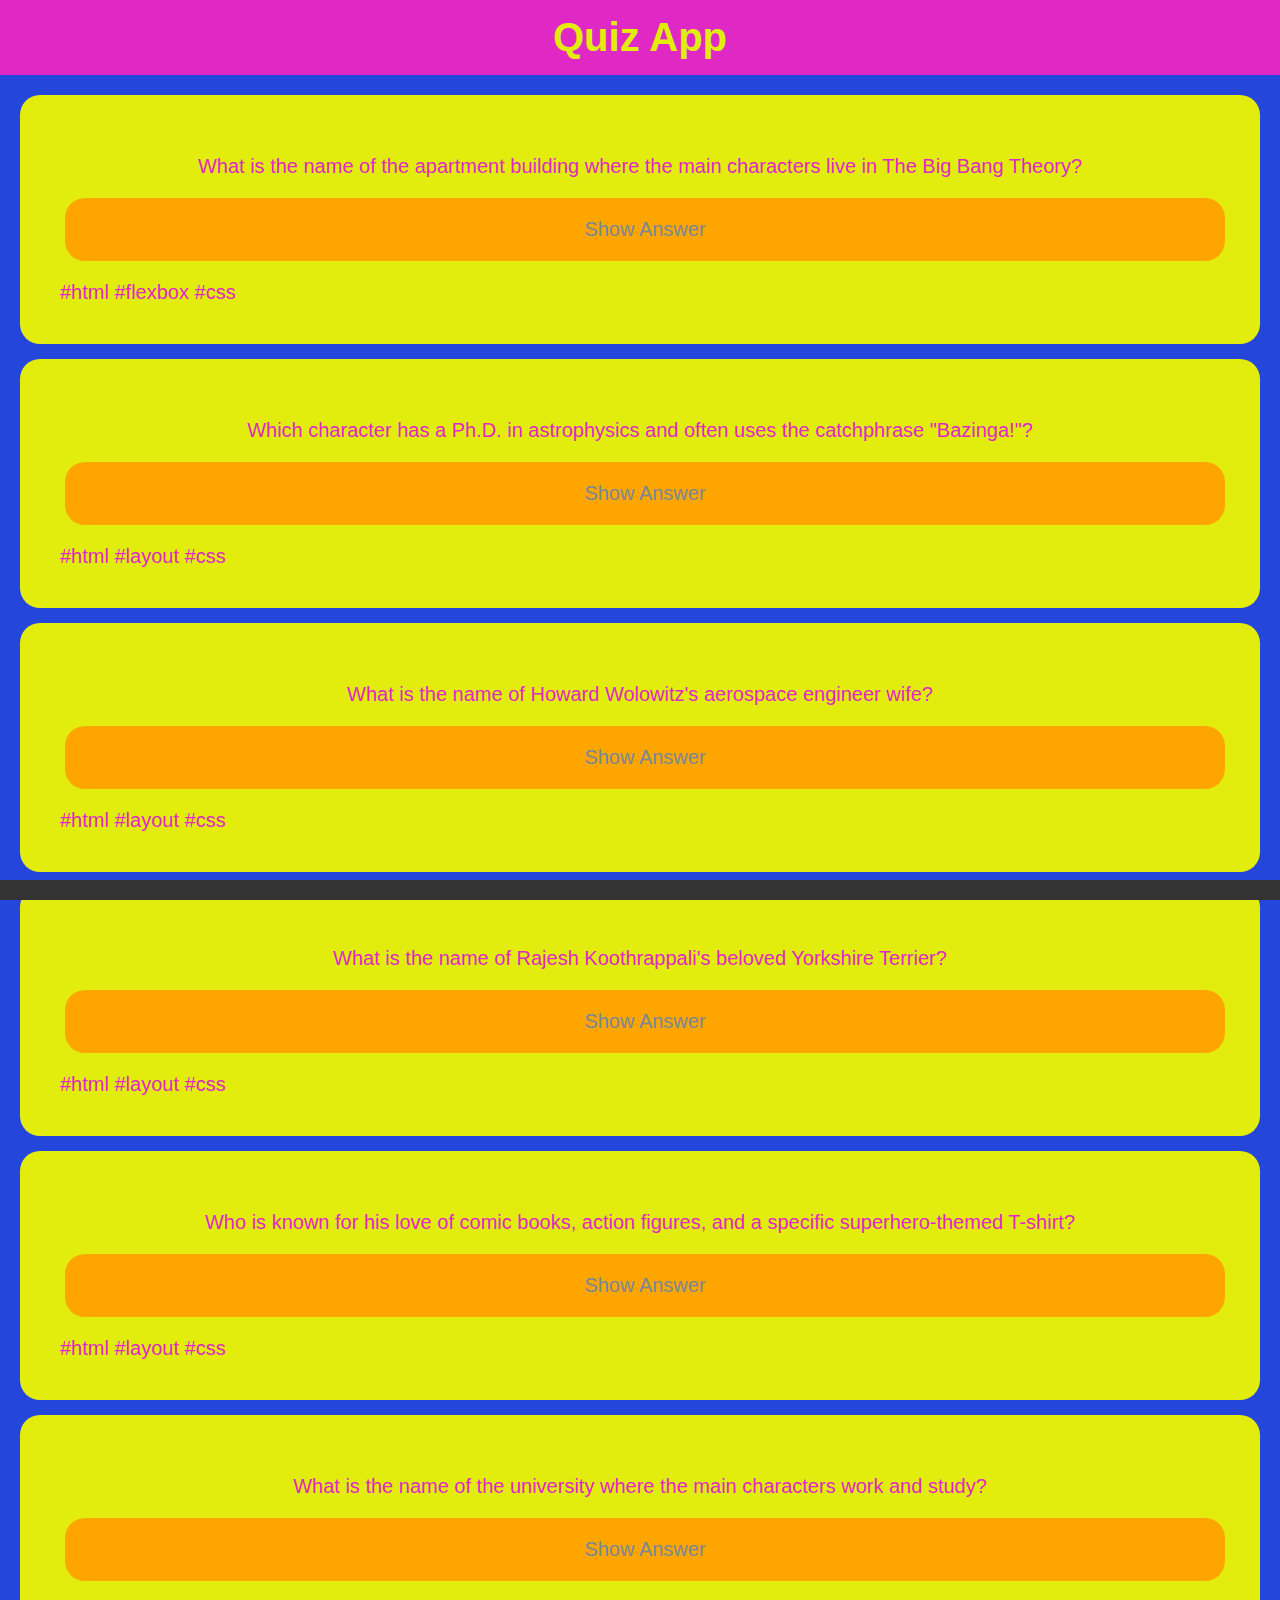
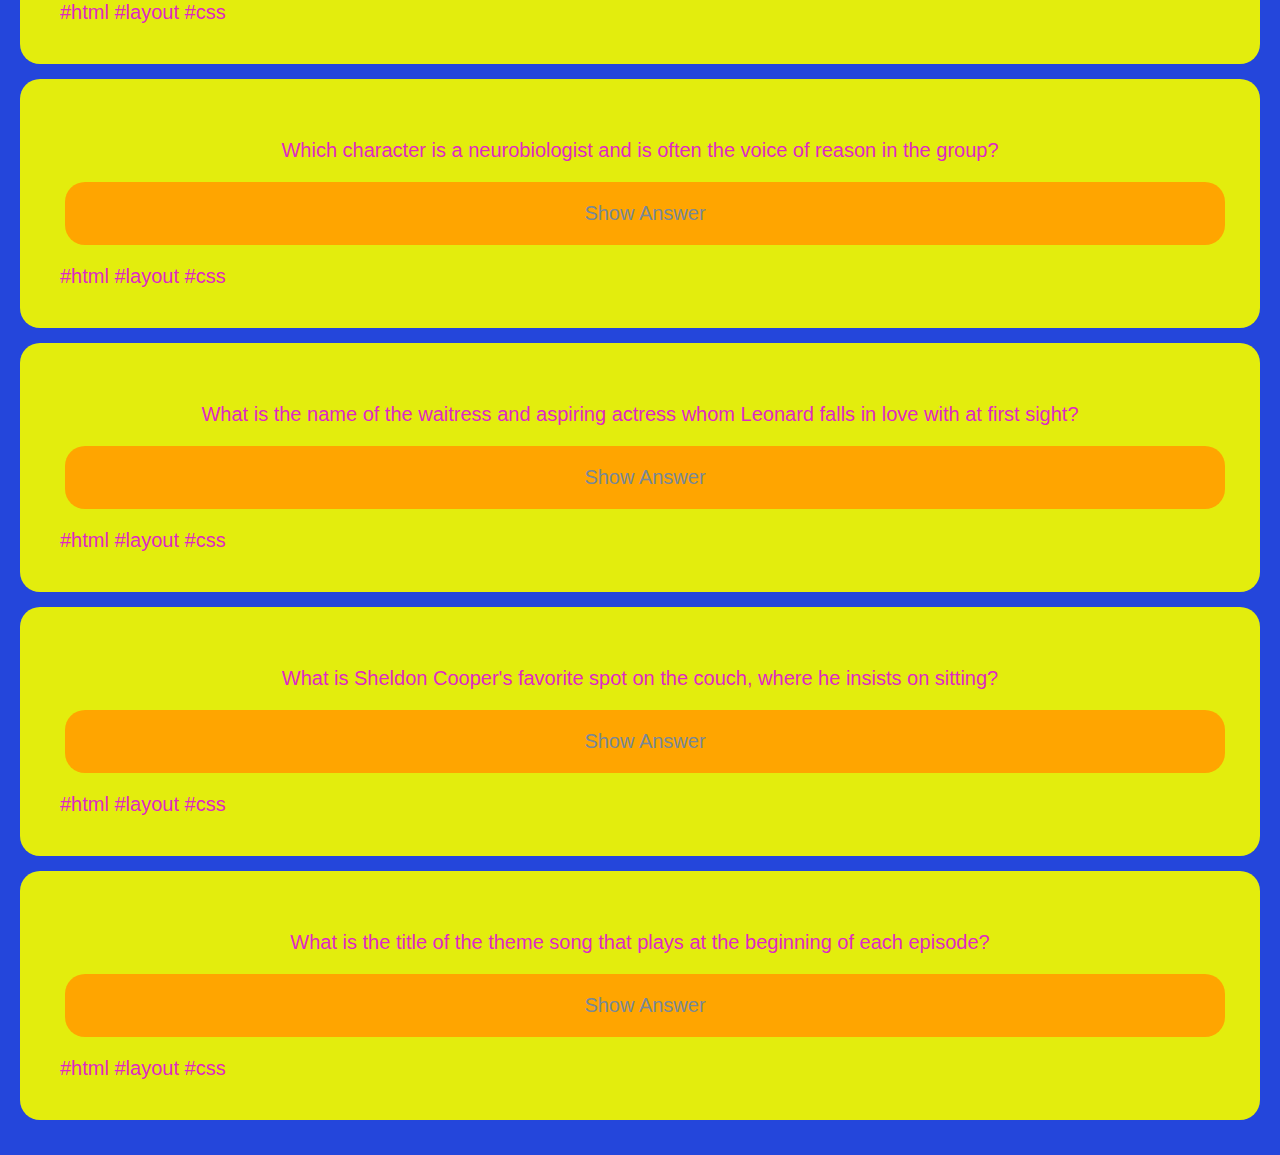
==== index.html @ 43d37949 "added question-cards,questions, buttons, tags, and hover" ====
<!DOCTYPE html>
<html lang="en">
  <head>
    <meta charset="UTF-8" />
    <meta name="viewport" content="width=device-width, initial-scale=1.0" />
    <title>Quiz App</title>
    <link rel="stylesheet" href="styles.css" />
  </head>
  <body>
    <header>
      <h1>Quiz App</h1>
    </header>
    <main>
      <!-- Question Cards will go here -->
      <div class="question-card">
        <p>
          What is the name of the apartment building where the main characters
          live in The Big Bang Theory?
        </p>
        <button class="answer-button">Show Answer</button>
        <div class="answer">The Pasadena Cheesecake Factory Apartments</div>
        <div class="tags">
          <span>#html</span>
          <span>#flexbox</span>
          <span>#css</span>
        </div>
      </div>

      <div class="question-card">
        <p>
          Which character has a Ph.D. in astrophysics and often uses the
          catchphrase "Bazinga!"?
        </p>
        <button class="answer-button">Show Answer</button>
        <div class="answer">Sheldon Cooper</div>
        <div class="tags">
          <span>#html</span>
          <span>#layout</span>
          <span>#css</span>
        </div>
      </div>

<div class="question-card">
    <p>
        What is the name of Howard Wolowitz's aerospace engineer wife?
    </p>
    <button class="answer-button">Show Answer</button>
    <div class="answer">Bernadette Rostenkowski</div>
    <div class="tags"
    <span>#html</span>
    <span>#layout</span>
    <span>#css</span>
</div>
</div>
     
<div class="question-card">
    <p>
        What is the name of Rajesh Koothrappali's beloved Yorkshire Terrier?
    </p>
    <button class="answer-button">Show Answer</button>
    <div class="answer">Cinnamon</div>
    <div class="tags"
    <span>#html</span>
    <span>#layout</span>
    <span>#css</span>
</div>
</div>

<div class="question-card">
    <p>
        Who is known for his love of comic books, action figures, and a specific superhero-themed T-shirt?
    </p>
    <button class="answer-button">Show Answer</button>
    <div class="answer">Howard Wolowitz</div>
    <div class="tags"
    <span>#html</span>
    <span>#layout</span>
    <span>#css</span>
</div>
</div>

<div class="question-card">
    <p>
        What is the name of the university where the main characters work and study?
    </p>
    <button class="answer-button">Show Answer</button>
    <div class="answer">Caltech (California Institute of Technology)</div>
    <div class="tags"
    <span>#html</span>
    <span>#layout</span>
    <span>#css</span>
</div>
</div>

<div class="question-card">
    <p>
        Which character is a neurobiologist and is often the voice of reason in the group?
    </p>
    <button class="answer-button">Show Answer</button>
    <div class="answer"> Amy Farrah Fowler</div>
    <div class="tags"
    <span>#html</span>
    <span>#layout</span>
    <span>#css</span>
</div>
</div>

<div class="question-card">
    <p>
        What is the name of the waitress and aspiring actress whom Leonard falls in love with at first sight?
    </p>
    <button class="answer-button">Show Answer</button>
    <div class="answer">Penny</div>
    <div class="tags"
    <span>#html</span>
    <span>#layout</span>
    <span>#css</span>
</div>
</div>

<div class="question-card">
    <p>
        What is Sheldon Cooper's favorite spot on the couch, where he insists on sitting?
    </p>
    <button class="answer-button">Show Answer</button>
    <div class="answer">His "spot"</div>
    <div class="tags"
    <span>#html</span>
    <span>#layout</span>
    <span>#css</span>
</div>
</div>

<div class="question-card">
    <p>
        What is the title of the theme song that plays at the beginning of each episode?
    </p>
    <button class="answer-button">Show Answer</button>
    <div class="answer">"The History of Everything" by Barenaked Ladies</div>
    <div class="tags"
    <span>#html</span>
    <span>#layout</span>
    <span>#css</span>
</div>
</div>
     
    </main>
    <footer>
      <!-- Navbar will go here -->
    </footer>
  </body>
</html>
---- styles.css ----
body {
  font-family: "Franklin Gothic Medium", "Arial Narrow", Arial, sans-serif;
  background-color: #2446db;
  color: #df28c4;
  margin: 0;
  padding: 0;
  font-size: 20px;
}

header {
  background-color: #df28c4;
  color: #e3ed0d;
  padding: 15px 0;
  text-align: center;
}

h1 {
  margin: 0;
}

main {
  padding: 20px;
}

section {
  margin-bottom: 20px;
}

footer {
  background-color: #333;
  color: #fff;
  text-align: center;
  padding: 10px 0;
  position: fixed;
  bottom: 0;
  width: 100%;
}

.question-card {
  background-color: #e3ed0d;
  border: 1px;
  border-radius: 20px;
  padding: 40px;
  margin-bottom: 20px;
  text-align: center;
}

.question-card {
  font-size: 20px;
  margin-bottom: 15px;
}

.answer-button {
  display: block;
  margin: 5px;
  padding: 20px;
  background-color: orange;
  color: lightslategray;
  border: none;
  width: 100%;
  border-radius: 20px;
  font-size: 20px;
}

.tags {
  margin-top: 20px;
  text-align: left;
}

.answer {
  display: none; /* answer is hidden */
  margin-top: 20px; /* answer has more distance to button */
}

.answer-button:hover + .answer {
  display: block; /* Antwort wird sichtbar, wenn die Karte (oder ein Button in der Karte) "gehovered" wird */
}
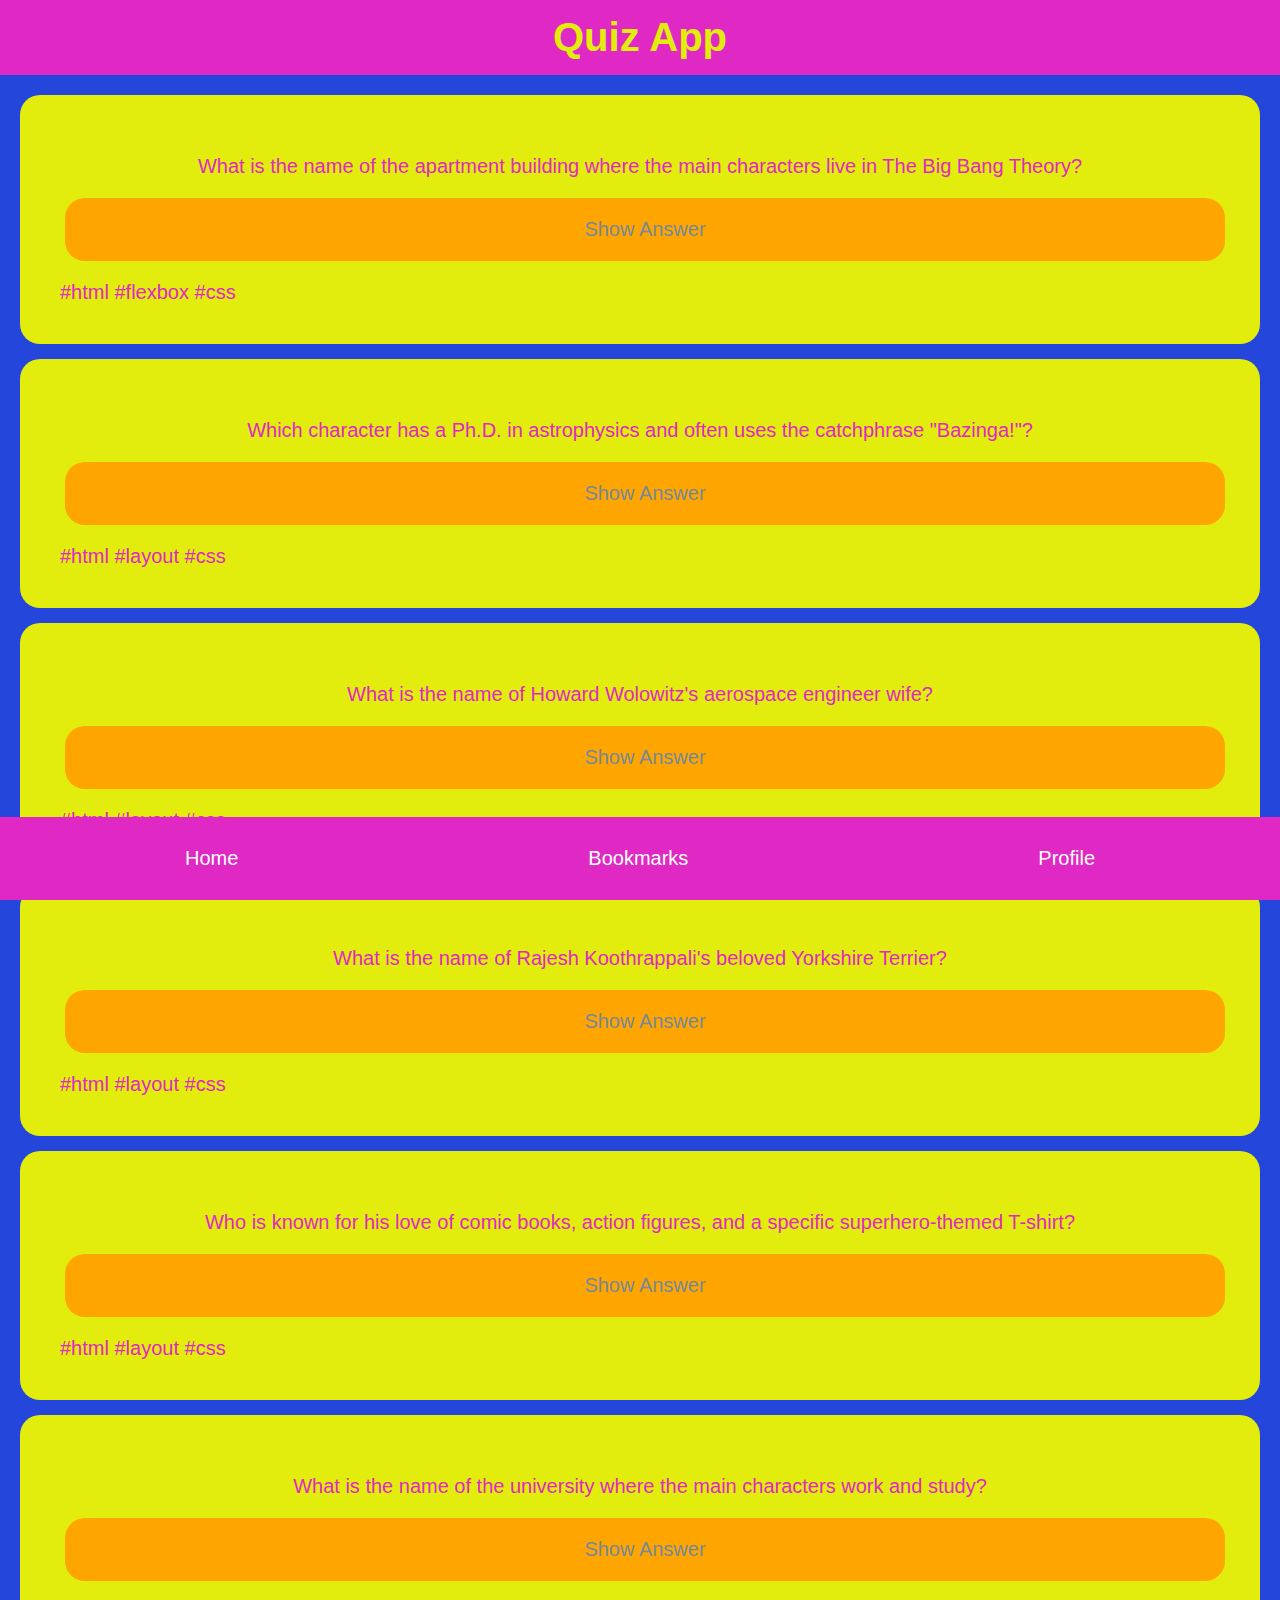
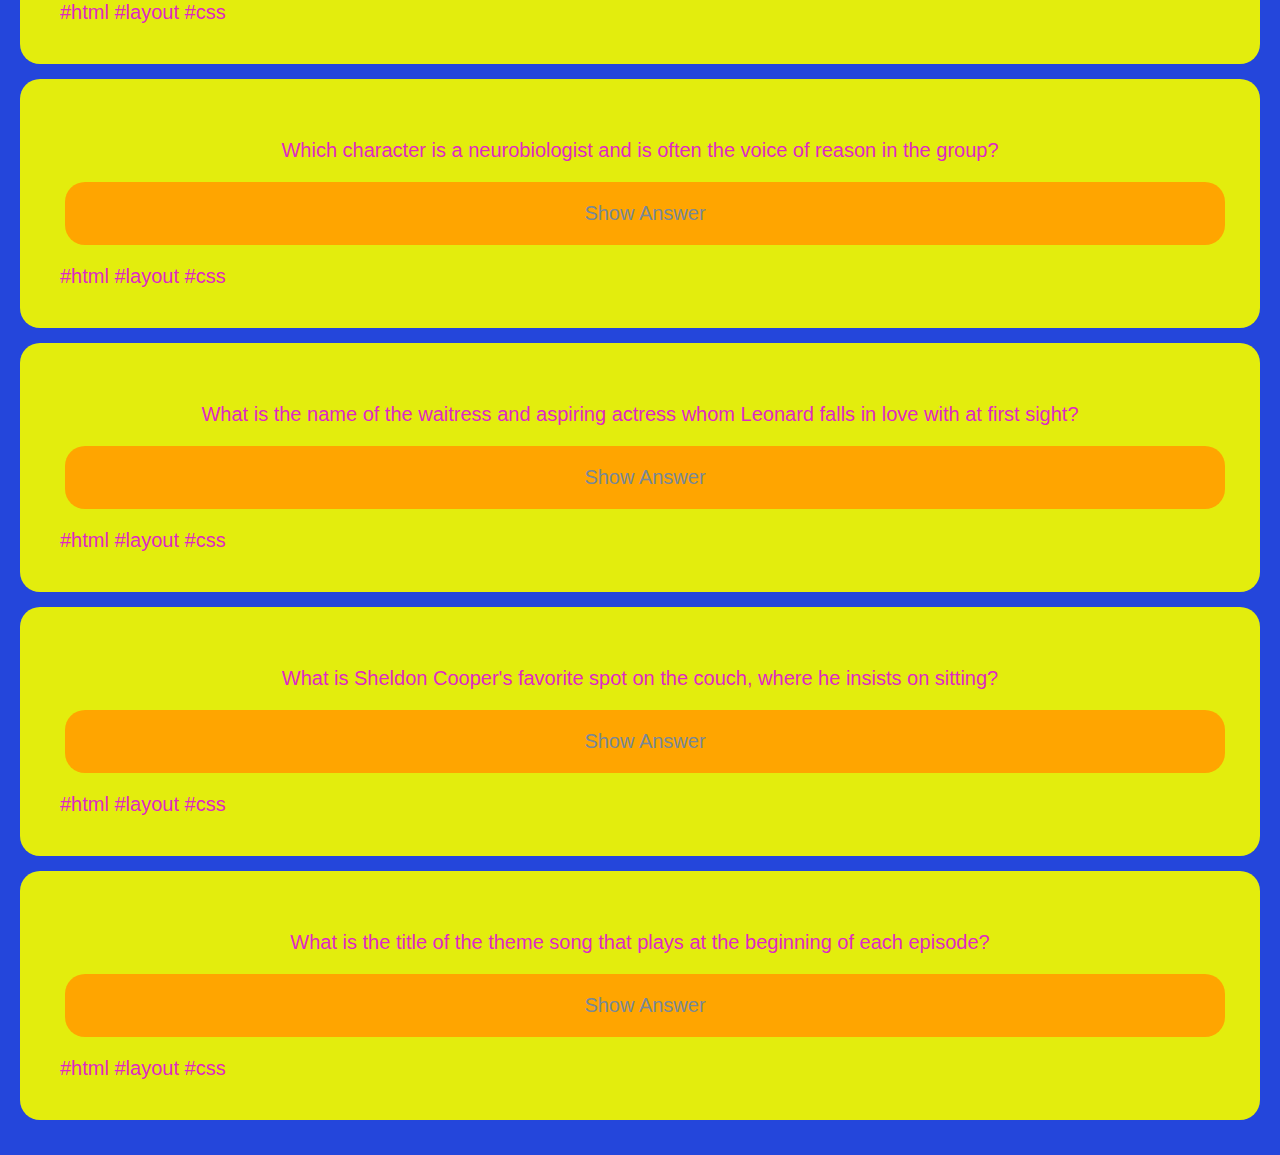
==== commit d076c810: "added nav-bar" ====
--- a/index.html
+++ b/index.html
@@ -146,6 +146,11 @@
      
     </main>
     <footer>
+      <nav class="footer-nav">
+        <a href="home" class="nav-item">Home</a>
+        <a href="bookmarks" class="nav-item">Bookmarks</a>
+        <a href="profile" class="nav-item">Profile</a>
+      </nav>
       <!-- Navbar will go here -->
     </footer>
   </body>
--- a/styles.css
+++ b/styles.css
@@ -27,7 +27,7 @@
 }
 
 footer {
-  background-color: #333;
+  background-color: #df28c4;
   color: #fff;
   text-align: center;
   padding: 10px 0;
@@ -73,5 +73,23 @@
 }
 
 .answer-button:hover + .answer {
-  display: block; /* Antwort wird sichtbar, wenn die Karte (oder ein Button in der Karte) "gehovered" wird */
+  display: block; /* Answer visible when hovering above button */
 }
+
+.footer-nav {
+  display: flex;
+  justify-content: space-around;
+  padding: 10px;
+  background-color: #df28c4;
+}
+
+.footer-nav .nav-item {
+  color: white;
+  text-decoration: none; /* takes away the underlining of the links */
+  margin: 10px; /* distance between links */
+  font-size: 20px;
+}
+
+.footer-nav .nav-item:hover {
+  color: #e3ed0d; /* Changes color when hovering over link */
+}
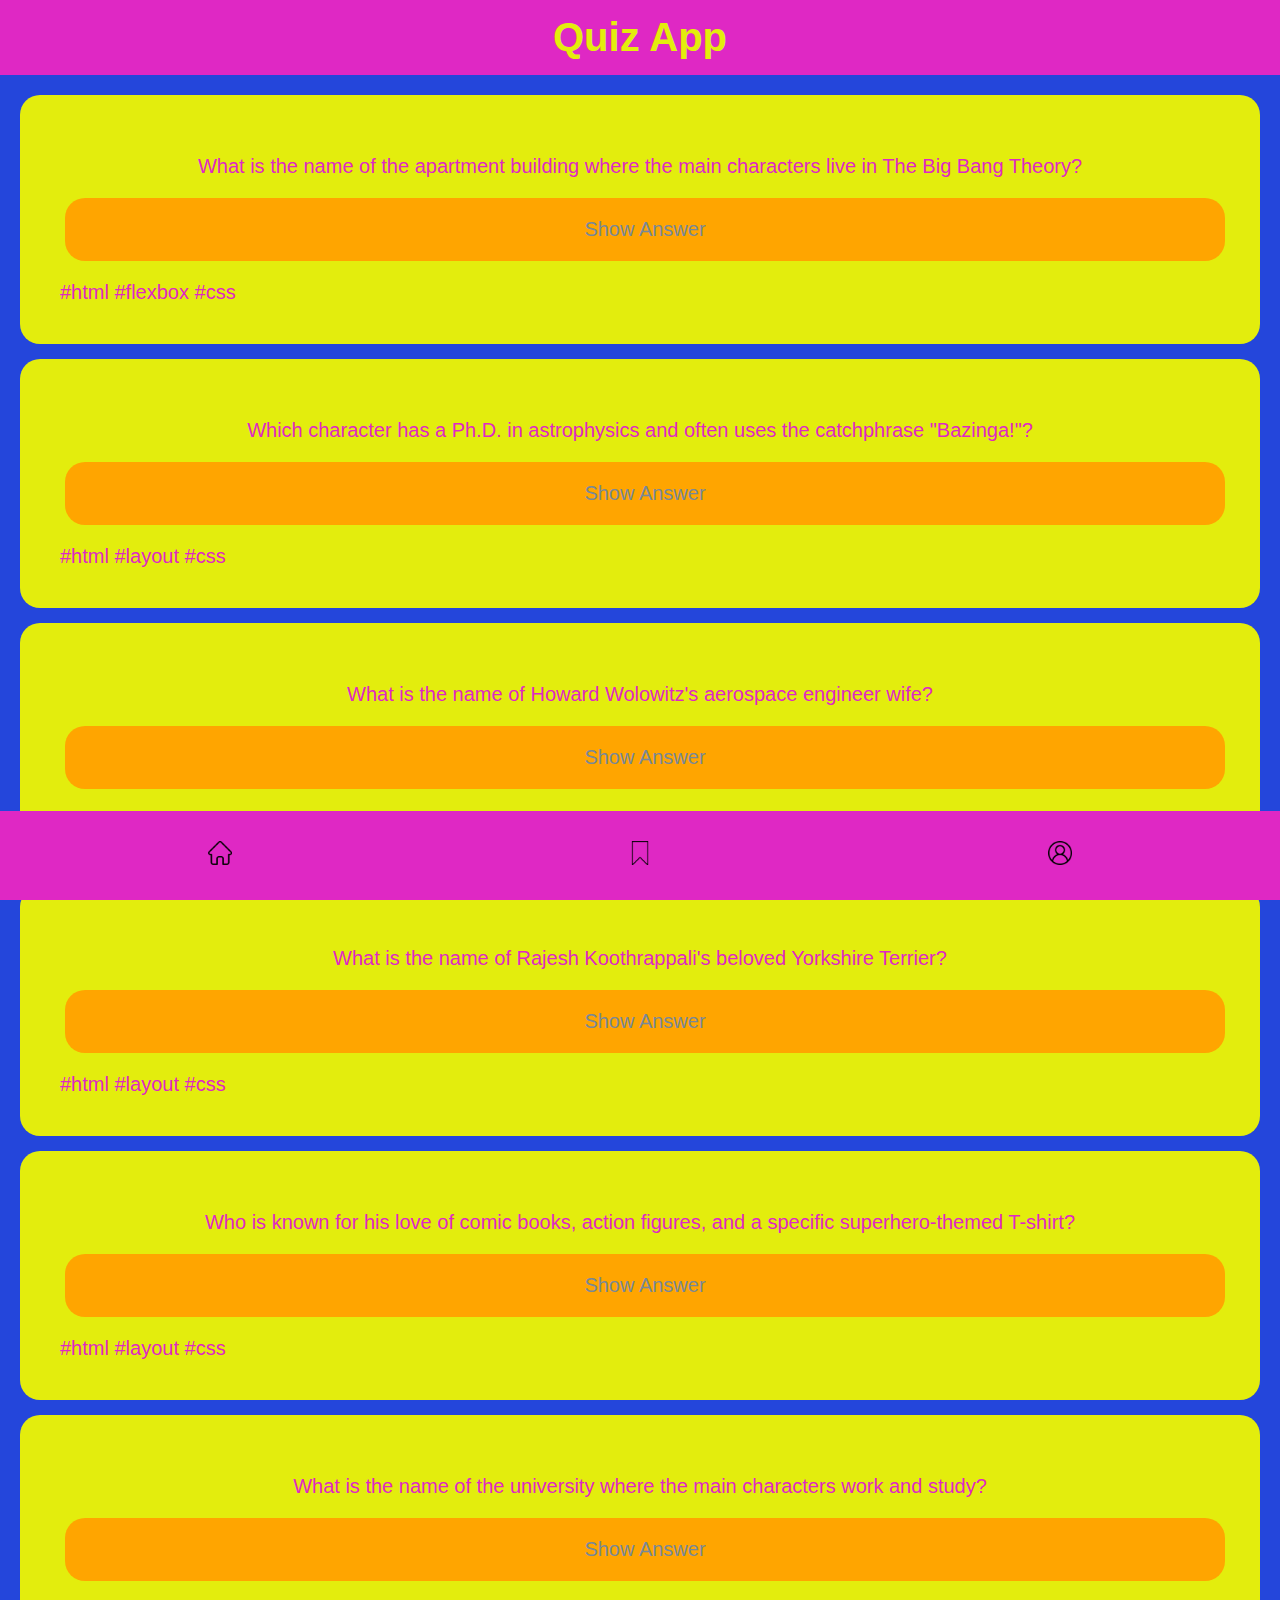
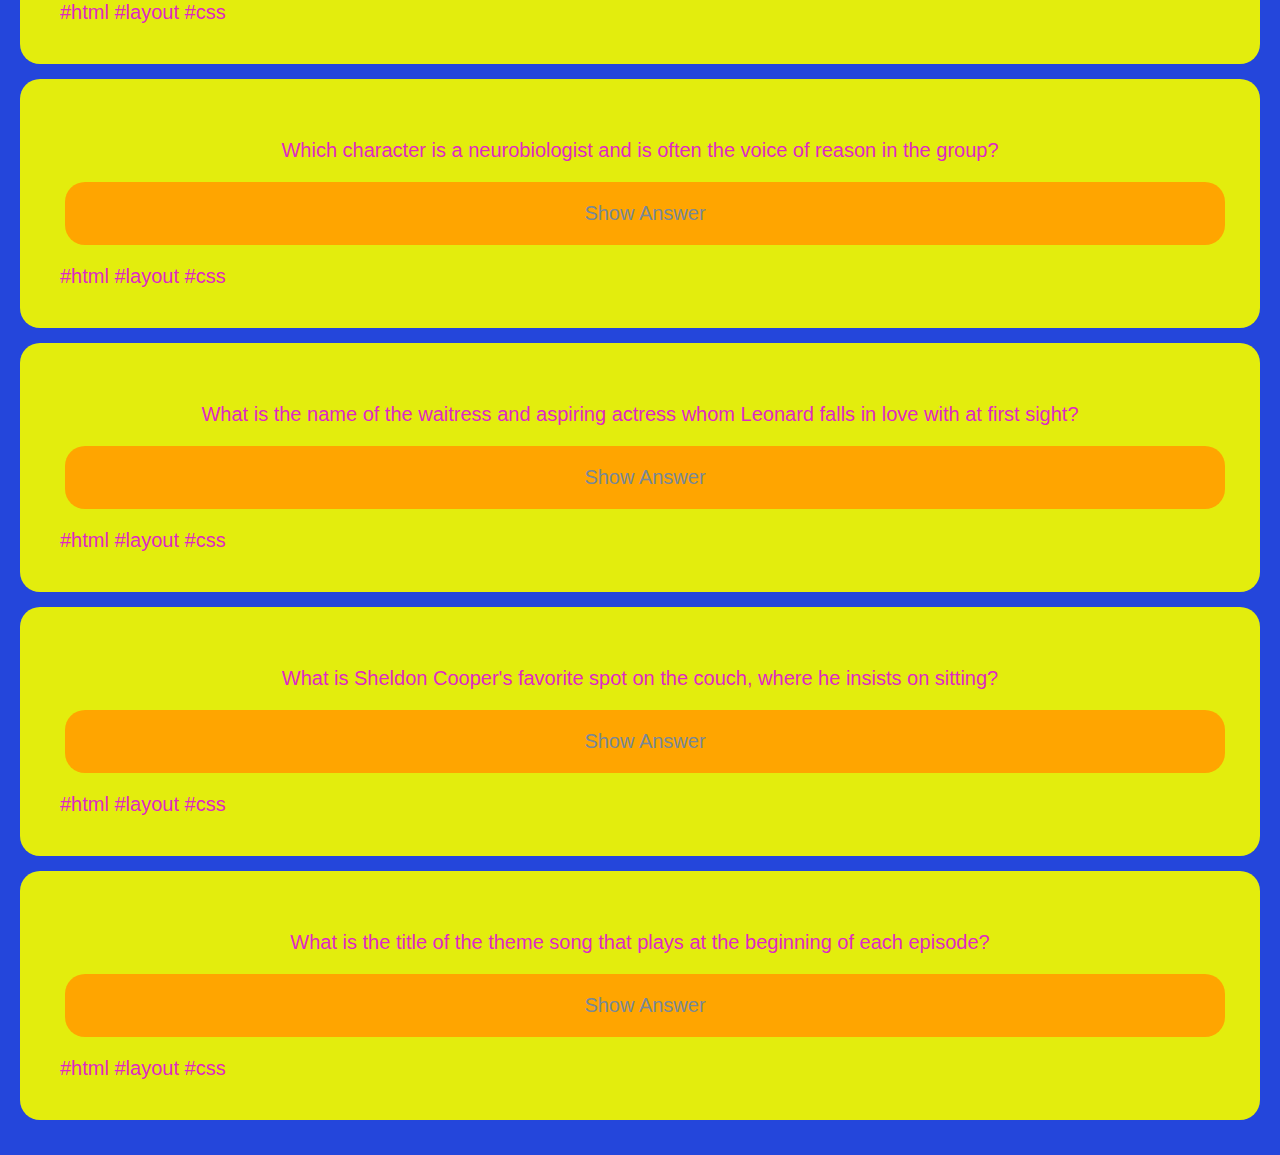
==== commit d851836f: "added resources, changed navbar-icons, linked html-files" ====
--- a/index.html
+++ b/index.html
@@ -147,9 +147,15 @@
     </main>
     <footer>
       <nav class="footer-nav">
-        <a href="home" class="nav-item">Home</a>
-        <a href="bookmarks" class="nav-item">Bookmarks</a>
-        <a href="profile" class="nav-item">Profile</a>
+        <a href="index.html" class="nav-item active">
+          <img src="./resources/home.png" alt="home" width="24" height="24">
+        </a>
+        <a href="bookmarks.html" class="nav-item">
+          <img src="./resources/bookmark_transparent.png" alt="bookmarks" width="24" height="24">
+        </a>
+        <a href="profile" class="nav-item">
+          <img src="./resources/profile.png" alt="profile" width="24" height="24">
+        </a>
       </nav>
       <!-- Navbar will go here -->
     </footer>
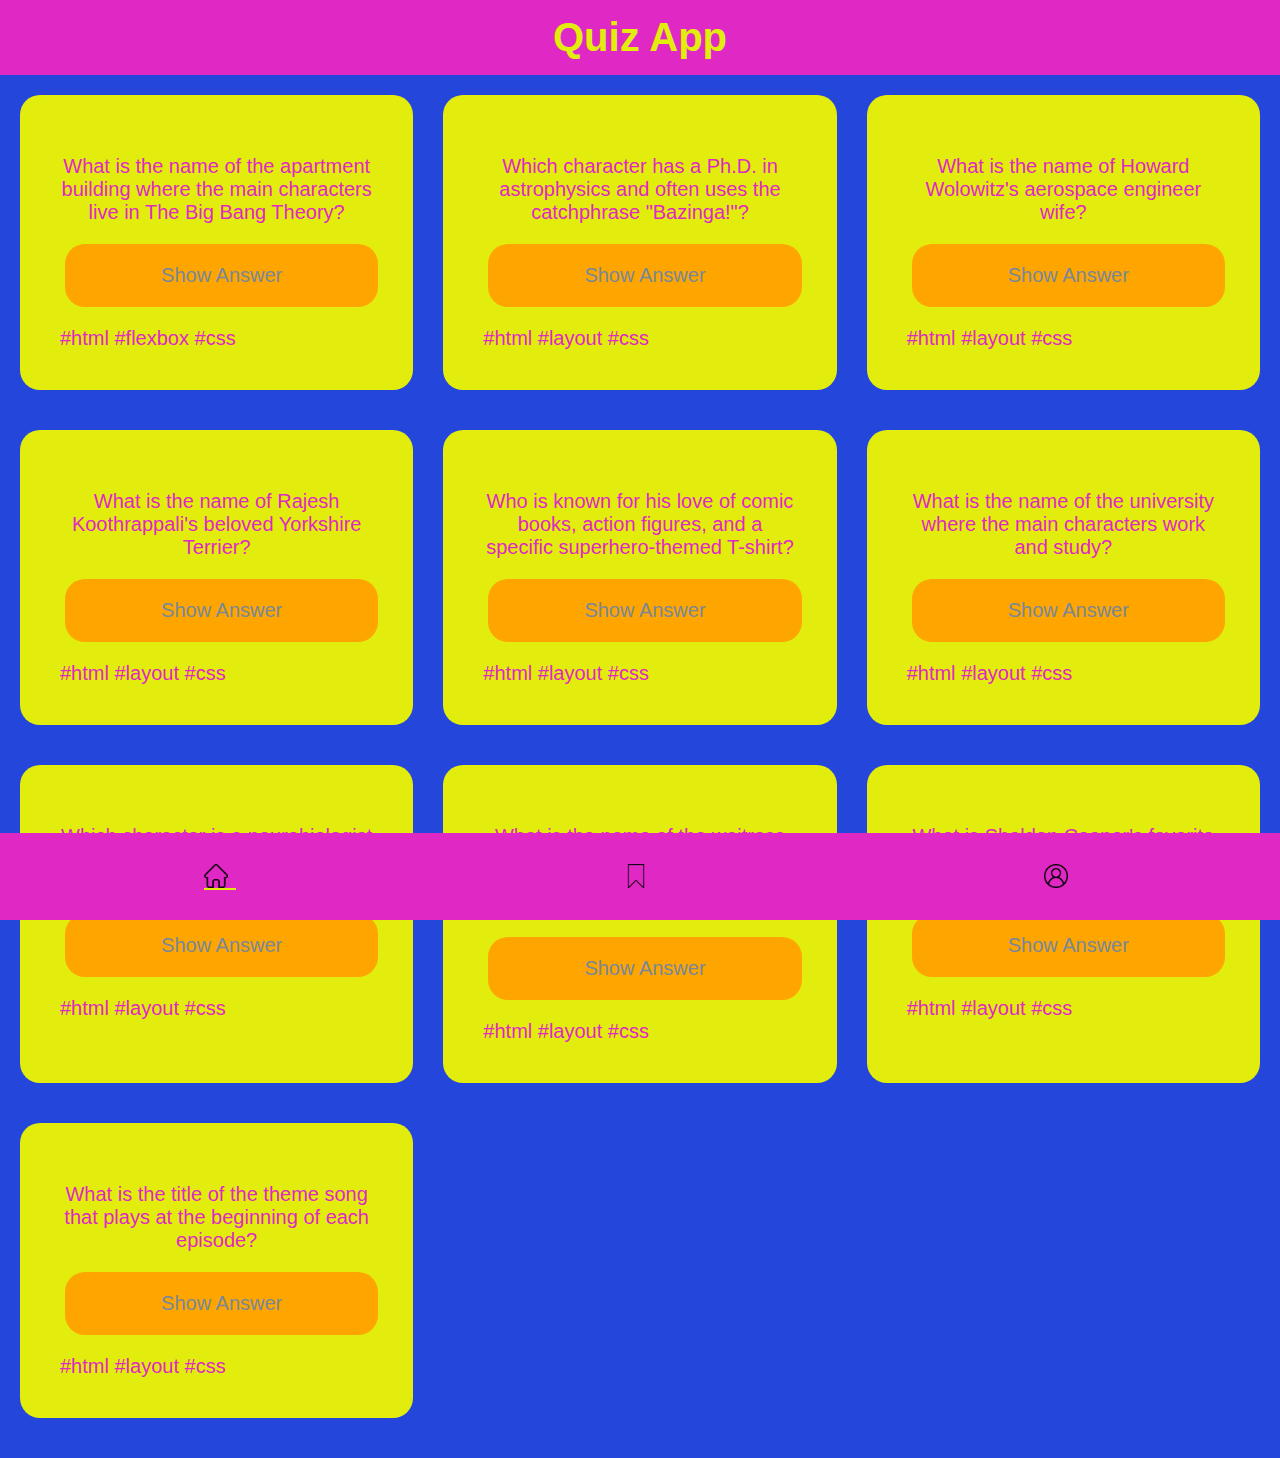
==== commit cfd76eb3: "added bookmarks" ====
--- a/index.html
+++ b/index.html
@@ -10,7 +10,7 @@
     <header>
       <h1>Quiz App</h1>
     </header>
-    <main>
+    <main class="question-container">
       <!-- Question Cards will go here -->
       <div class="question-card">
         <p>
--- a/styles.css
+++ b/styles.css
@@ -15,15 +15,15 @@
 }
 
 h1 {
-  margin: 0;
+  margin: 0; /* Removes any default margin around the h1 heading */
 }
 
 main {
-  padding: 20px;
+  padding: 20px; /* Adds padding inside the main content area */
 }
 
 section {
-  margin-bottom: 20px;
+  margin-bottom: 20px; /* Adds space at the bottom of each section */
 }
 
 footer {
@@ -31,39 +31,65 @@
   color: #fff;
   text-align: center;
   padding: 10px 0;
-  position: fixed;
-  bottom: 0;
+  position: fixed; /* Fixes the footer at the bottom of the page */
+  bottom: -20px;
   width: 100%;
 }
 
+.question-container {
+  display: flex; /* activates flexbox */
+  flex-wrap: wrap; /* puts cards on next side when not enough space */
+  gap: 20px; /* distance between cards */
+  justify-content: space-between; /* even distance */
+  padding: 20px; /* Adds padding around the question container */
+}
+
 .question-card {
+  background-color: #e3ed0d;
+  border: 1px; /* Sets a basic border */
+  border-radius: 20px; /* Rounds the corners of the card */
+  padding: 40px;
+  margin-bottom: 20px; /* Adds space below each card */
+  text-align: center;
+  width: calc(
+    33.333% - 20px
+  ); /* Makes each card take up one-third of the container with space in between */
+  box-sizing: border-box; /* Ensures padding and border are included in the card's width */
+}
+
+.bookmarks-container {
+  display: flex; /* activates flexbox */
+  flex-wrap: wrap; /* puts cards on next side when not enough space */
+  gap: 20px; /* distance between cards */
+  justify-content: space-between; /* even distance */
+  padding: 20px;
+}
+
+.bookmark-card {
   background-color: #e3ed0d;
   border: 1px;
   border-radius: 20px;
   padding: 40px;
   margin-bottom: 20px;
   text-align: center;
-}
-
-.question-card {
-  font-size: 20px;
-  margin-bottom: 15px;
+  width: calc(33.333% - 20px); /* three cards per row with 20px distance */
+  box-sizing: border-box;
 }
 
 .answer-button {
-  display: block;
+  display: block; /* Makes the button a block element (full width) */
   margin: 5px;
   padding: 20px;
   background-color: orange;
   color: lightslategray;
   border: none;
-  width: 100%;
+  width: 100%; /* Makes the button span the full width of the card */
   border-radius: 20px;
   font-size: 20px;
 }
 
 .tags {
-  margin-top: 20px;
+  margin-top: 20px; /* Adds space above the tags section */
   text-align: left;
 }
 
@@ -78,12 +104,13 @@
 
 .footer-nav {
   display: flex;
-  justify-content: space-around;
+  justify-content: space-around; /* Spreads out the navigation items evenly */
   padding: 10px;
   background-color: #df28c4;
 }
 
 .footer-nav .nav-item {
+  display: inline-block; /* Ensures the navigation items are inline */
   color: white;
   text-decoration: none; /* takes away the underlining of the links */
   margin: 10px; /* distance between links */
@@ -93,3 +120,12 @@
 .footer-nav .nav-item:hover {
   color: #e3ed0d; /* Changes color when hovering over link */
 }
+
+.footer-nav .nav-item img {
+  vertical-align: middle; /* Vertically aligns the image to the middle of the text */
+  margin-right: 8px; /* Adds a small margin to the right of the image */
+}
+.footer-nav .nav-item.active {
+  color: #e3ed0d;
+  border-bottom: 2px solid #e3ed0d; /* Adds a yellow border under the active item */
+}
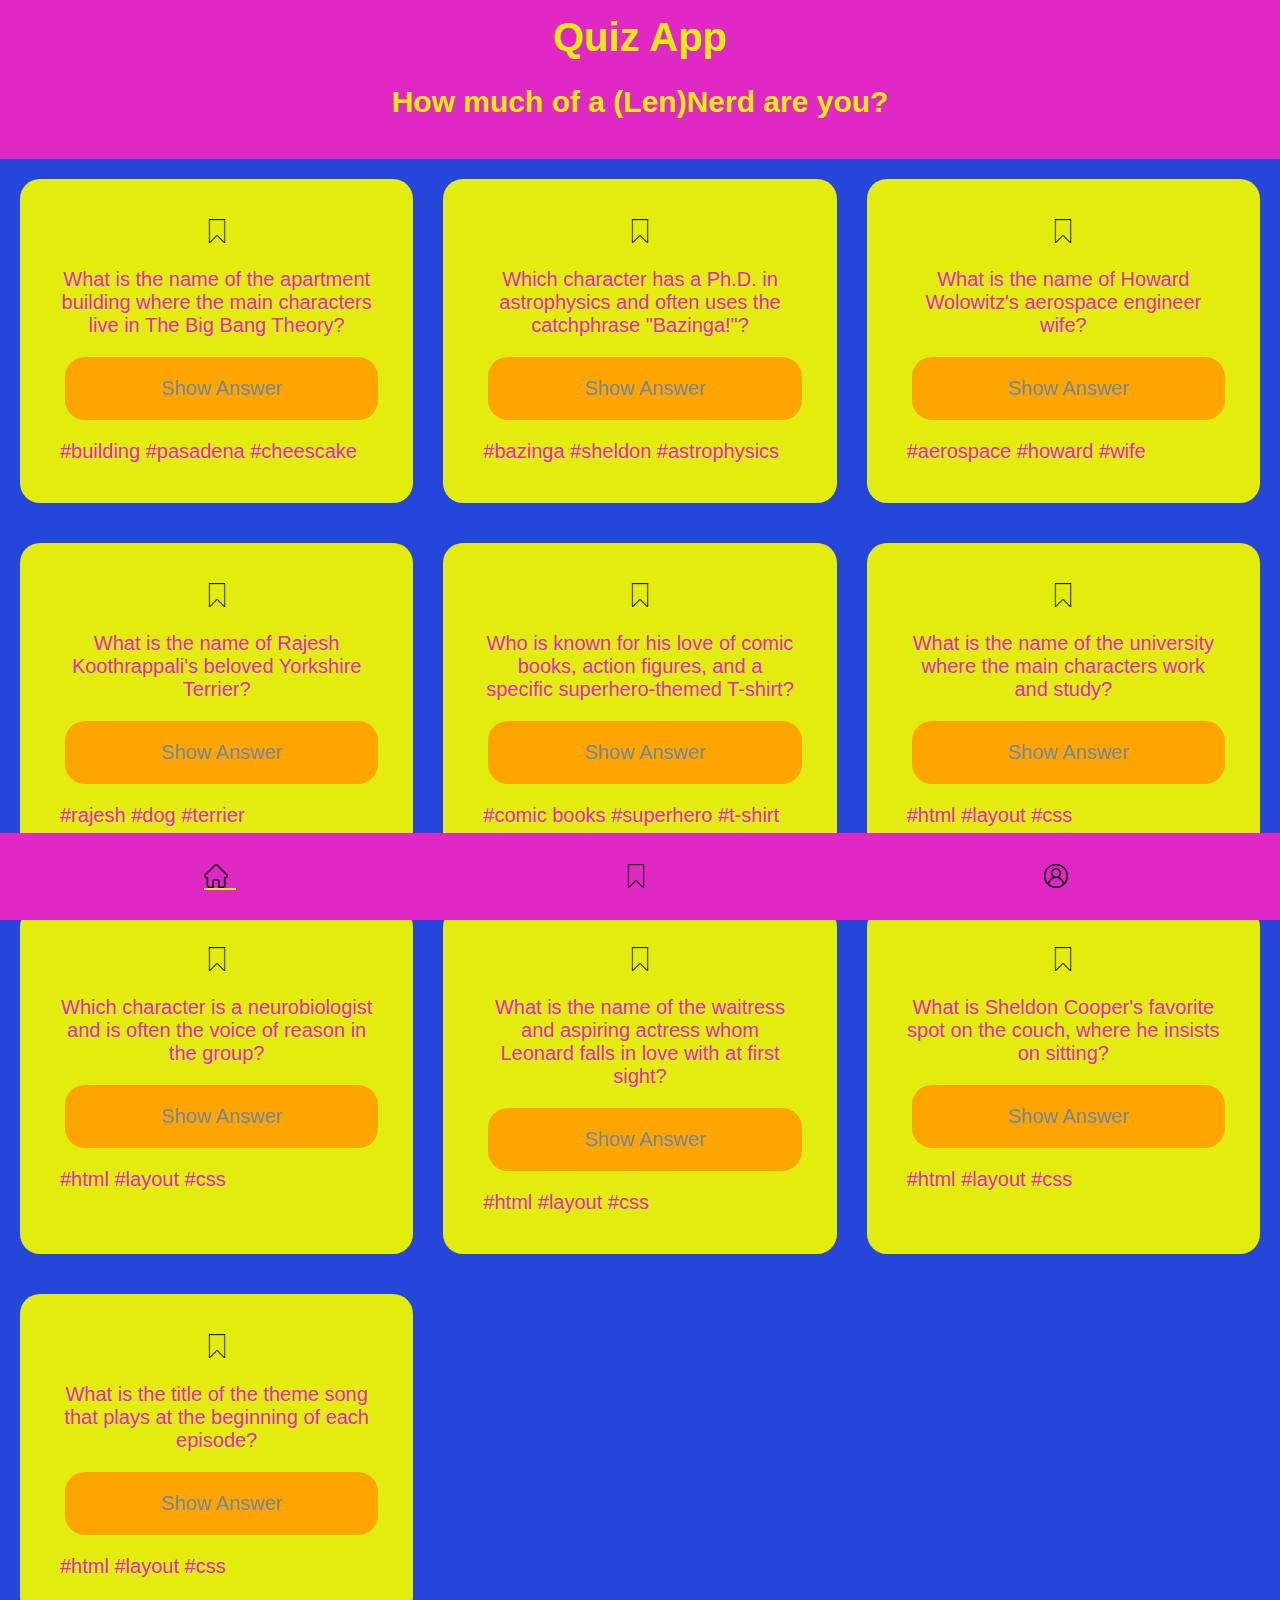
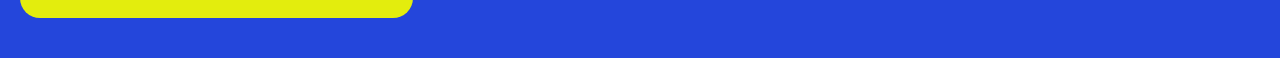
==== commit f90cb6c8: "made bookmark work" ====
--- a/index.html
+++ b/index.html
@@ -5,28 +5,39 @@
     <meta name="viewport" content="width=device-width, initial-scale=1.0" />
     <title>Quiz App</title>
     <link rel="stylesheet" href="styles.css" />
+    <script src="index.js" defer></script>
   </head>
   <body>
     <header>
       <h1>Quiz App</h1>
+      <h2>How much of a (Len)Nerd are you?</h2>
+
     </header>
     <main class="question-container">
-      <!-- Question Cards will go here -->
       <div class="question-card">
+        <div class="bookmark">
+
+          <img class="bookmark-icon" src="./resources/bookmark_transparent.png" alt="bookmarks" width="24" height="24">
+        </div>
         <p>
           What is the name of the apartment building where the main characters
           live in The Big Bang Theory?
         </p>
-        <button class="answer-button">Show Answer</button>
-        <div class="answer">The Pasadena Cheesecake Factory Apartments</div>
+        <button class="answer-button" id="answer-button">Show Answer</button>
+        <div class="answer hidden" id="answer">
+          The Pasadena Cheesecake Factory Apartments
+        </div>
         <div class="tags">
-          <span>#html</span>
-          <span>#flexbox</span>
-          <span>#css</span>
+          <span>#building</span>
+          <span>#pasadena</span>
+          <span>#cheescake</span>
         </div>
       </div>
 
       <div class="question-card">
+        <div class="bookmark">
+          <img src="./resources/bookmark_transparent.png" alt="bookmarks" width="24" height="24">
+        </div>
         <p>
           Which character has a Ph.D. in astrophysics and often uses the
           catchphrase "Bazinga!"?
@@ -34,52 +45,64 @@
         <button class="answer-button">Show Answer</button>
         <div class="answer">Sheldon Cooper</div>
         <div class="tags">
-          <span>#html</span>
-          <span>#layout</span>
-          <span>#css</span>
+          <span>#bazinga</span>
+          <span>#sheldon</span>
+          <span>#astrophysics</span>
         </div>
       </div>
 
 <div class="question-card">
+  <div class="bookmark">
+    <img src="./resources/bookmark_transparent.png" alt="bookmarks" width="24" height="24">
+  </div>
     <p>
         What is the name of Howard Wolowitz's aerospace engineer wife?
     </p>
     <button class="answer-button">Show Answer</button>
     <div class="answer">Bernadette Rostenkowski</div>
     <div class="tags"
-    <span>#html</span>
-    <span>#layout</span>
-    <span>#css</span>
+    <span>#aerospace</span>
+    <span>#howard</span>
+    <span>#wife</span>
 </div>
 </div>
      
 <div class="question-card">
+  <div class="bookmark">
+    <img src="./resources/bookmark_transparent.png" alt="bookmarks" width="24" height="24">
+  </div>
     <p>
         What is the name of Rajesh Koothrappali's beloved Yorkshire Terrier?
     </p>
     <button class="answer-button">Show Answer</button>
     <div class="answer">Cinnamon</div>
     <div class="tags"
-    <span>#html</span>
-    <span>#layout</span>
-    <span>#css</span>
+    <span>#rajesh</span>
+    <span>#dog</span>
+    <span>#terrier</span>
 </div>
 </div>
 
 <div class="question-card">
+  <div class="bookmark">
+    <img src="./resources/bookmark_transparent.png" alt="bookmarks" width="24" height="24">
+  </div>
     <p>
         Who is known for his love of comic books, action figures, and a specific superhero-themed T-shirt?
     </p>
     <button class="answer-button">Show Answer</button>
     <div class="answer">Howard Wolowitz</div>
     <div class="tags"
-    <span>#html</span>
-    <span>#layout</span>
-    <span>#css</span>
+    <span>#comic books</span>
+    <span>#superhero</span>
+    <span>#t-shirt</span>
 </div>
 </div>
 
 <div class="question-card">
+  <div class="bookmark">
+    <img src="./resources/bookmark_transparent.png" alt="bookmarks" width="24" height="24">
+  </div>
     <p>
         What is the name of the university where the main characters work and study?
     </p>
@@ -93,6 +116,9 @@
 </div>
 
 <div class="question-card">
+  <div class="bookmark">
+    <img src="./resources/bookmark_transparent.png" alt="bookmarks" width="24" height="24">
+  </div>
     <p>
         Which character is a neurobiologist and is often the voice of reason in the group?
     </p>
@@ -106,6 +132,9 @@
 </div>
 
 <div class="question-card">
+  <div class="bookmark">
+    <img src="./resources/bookmark_transparent.png" alt="bookmarks" width="24" height="24">
+  </div>
     <p>
         What is the name of the waitress and aspiring actress whom Leonard falls in love with at first sight?
     </p>
@@ -119,6 +148,9 @@
 </div>
 
 <div class="question-card">
+  <div class="bookmark">
+    <img src="./resources/bookmark_transparent.png" alt="bookmarks" width="24" height="24">
+  </div>
     <p>
         What is Sheldon Cooper's favorite spot on the couch, where he insists on sitting?
     </p>
@@ -132,6 +164,9 @@
 </div>
 
 <div class="question-card">
+  <div class="bookmark">
+    <img src="./resources/bookmark_transparent.png" alt="bookmarks" width="24" height="24">
+  </div>
     <p>
         What is the title of the theme song that plays at the beginning of each episode?
     </p>
@@ -143,8 +178,8 @@
     <span>#css</span>
 </div>
 </div>
-     
-    </main>
+     </main>
+
     <footer>
       <nav class="footer-nav">
         <a href="index.html" class="nav-item active">
@@ -153,11 +188,11 @@
         <a href="bookmarks.html" class="nav-item">
           <img src="./resources/bookmark_transparent.png" alt="bookmarks" width="24" height="24">
         </a>
-        <a href="profile" class="nav-item">
+        <a href="profile.html" class="nav-item">
+
           <img src="./resources/profile.png" alt="profile" width="24" height="24">
         </a>
       </nav>
-      <!-- Navbar will go here -->
     </footer>
   </body>
 </html>
--- a/styles.css
+++ b/styles.css
@@ -129,3 +129,27 @@
   color: #e3ed0d;
   border-bottom: 2px solid #e3ed0d; /* Adds a yellow border under the active item */
 }
+
+.profile-container {
+  max-width: 600px;
+  margin: 0;
+  padding: 20;
+  text-align: center;
+}
+
+.hidden {
+  display: none;
+}
+
+.active {
+  filter: grayscale(0);
+}
+
+.bookmark img {
+  cursor: pointer;
+  content: url("./resources/bookmark_transparent.png");
+}
+
+.bookmark img.active {
+  content: url("./resources/bookmark_filled.png"); /*activates pic */
+}
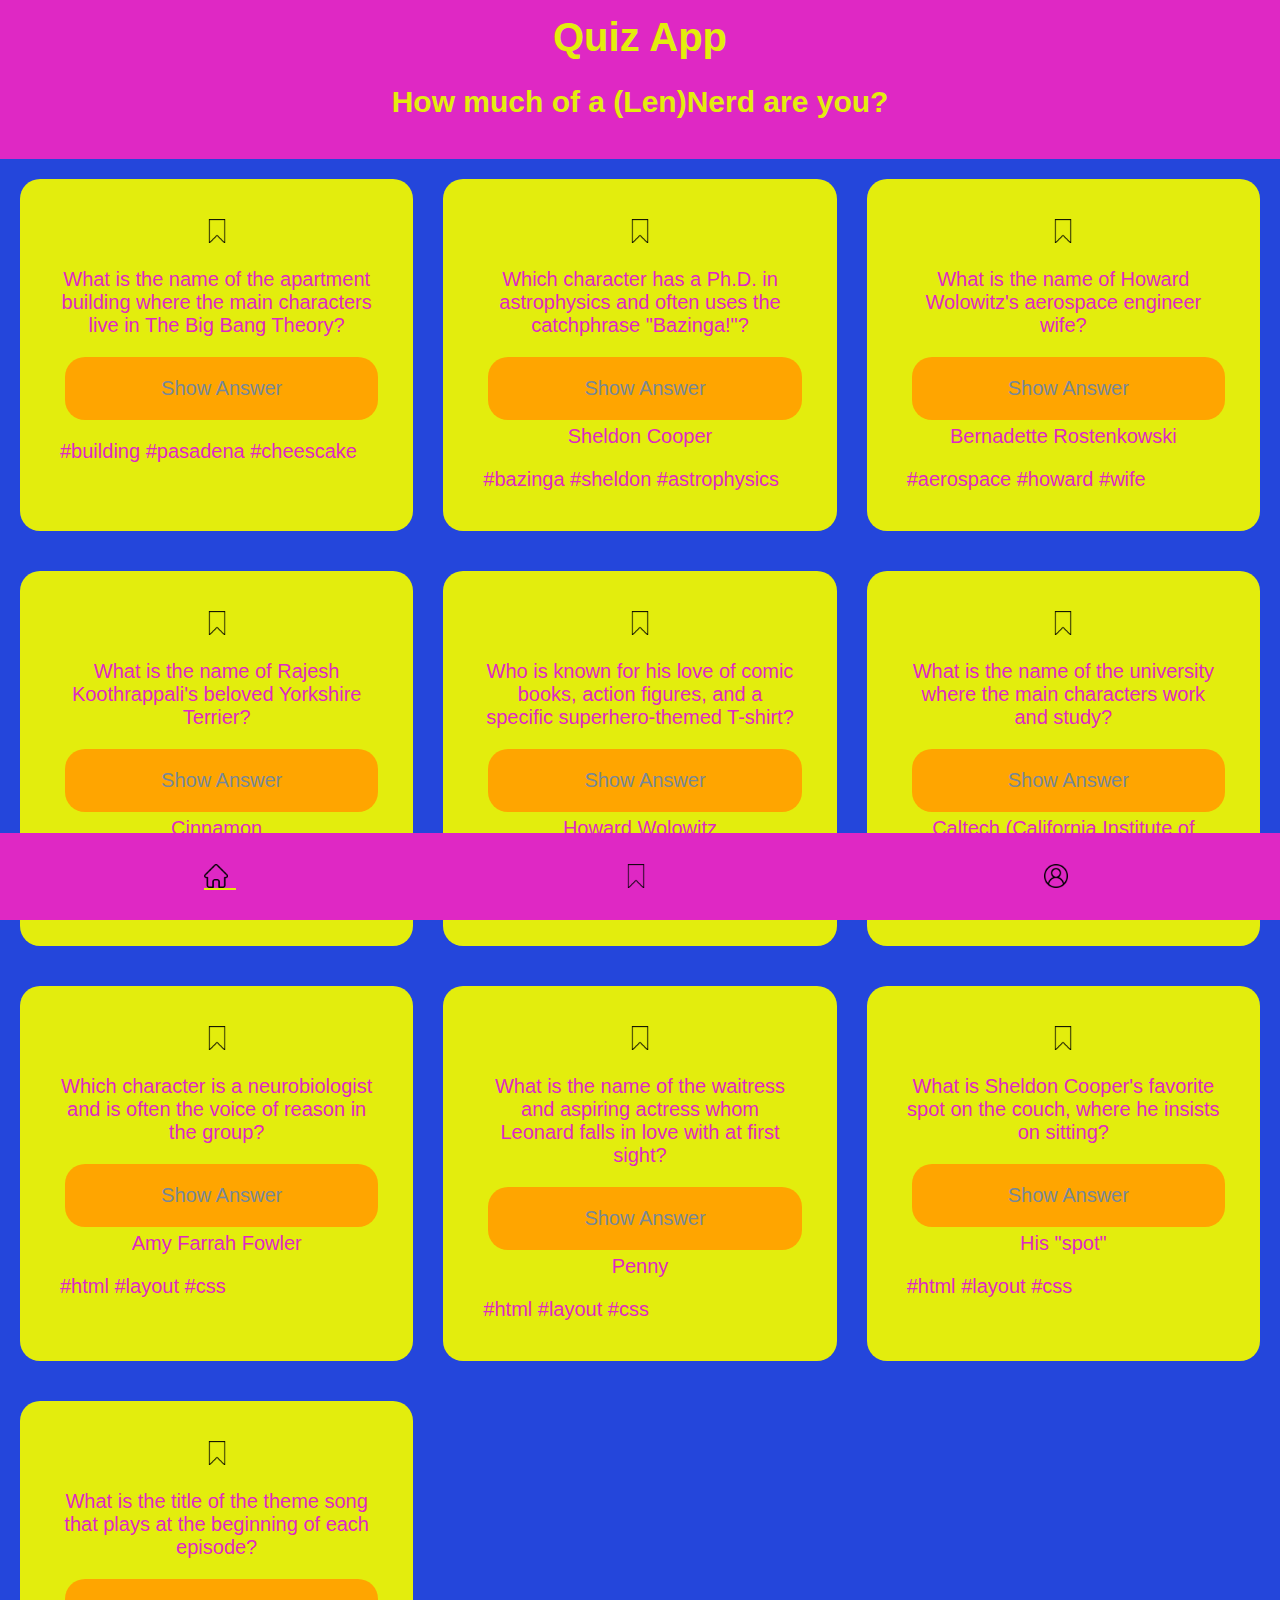
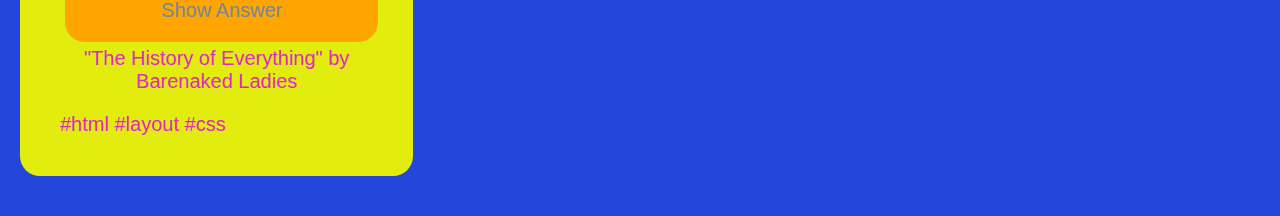
==== commit d7499974: "added hidden class and made buttons work accordinly" ====
--- a/index.html
+++ b/index.html
@@ -23,8 +23,8 @@
           What is the name of the apartment building where the main characters
           live in The Big Bang Theory?
         </p>
-        <button class="answer-button" id="answer-button">Show Answer</button>
-        <div class="answer hidden" id="answer">
+        <button class="answer-button">Show Answer</button>
+        <div class="answer hidden">
           The Pasadena Cheesecake Factory Apartments
         </div>
         <div class="tags">
--- a/styles.css
+++ b/styles.css
@@ -93,15 +93,6 @@
   text-align: left;
 }
 
-.answer {
-  display: none; /* answer is hidden */
-  margin-top: 20px; /* answer has more distance to button */
-}
-
-.answer-button:hover + .answer {
-  display: block; /* Answer visible when hovering above button */
-}
-
 .footer-nav {
   display: flex;
   justify-content: space-around; /* Spreads out the navigation items evenly */
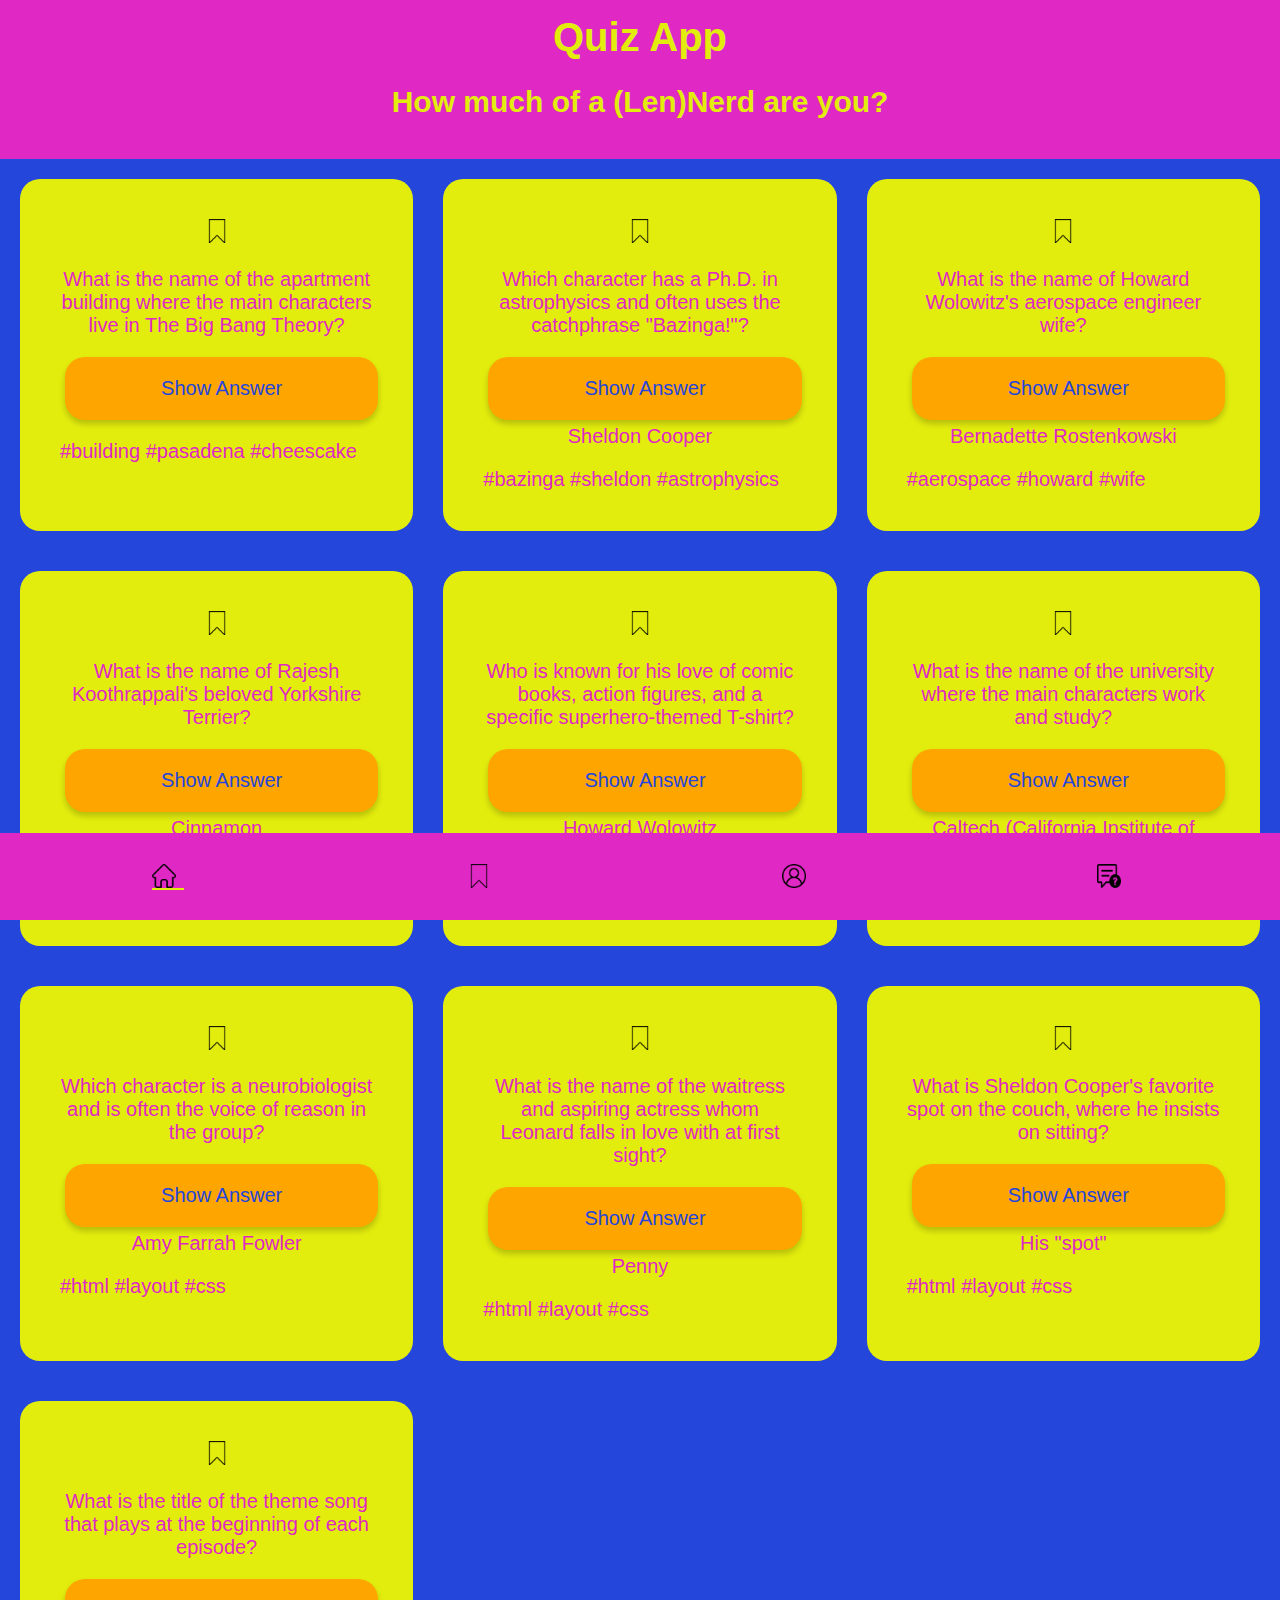
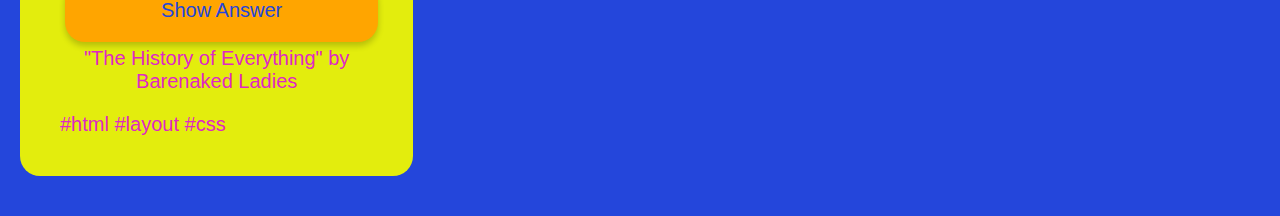
==== commit 6b663736: "added form and character counter" ====
--- a/index.html
+++ b/index.html
@@ -11,13 +11,17 @@
     <header>
       <h1>Quiz App</h1>
       <h2>How much of a (Len)Nerd are you?</h2>
-
     </header>
     <main class="question-container">
       <div class="question-card">
         <div class="bookmark">
-
-          <img class="bookmark-icon" src="./resources/bookmark_transparent.png" alt="bookmarks" width="24" height="24">
+          <img
+            class="bookmark-icon"
+            src="./resources/bookmark_transparent.png"
+            alt="bookmarks"
+            width="24"
+            height="24"
+          />
         </div>
         <p>
           What is the name of the apartment building where the main characters
@@ -36,7 +40,12 @@
 
       <div class="question-card">
         <div class="bookmark">
-          <img src="./resources/bookmark_transparent.png" alt="bookmarks" width="24" height="24">
+          <img
+            src="./resources/bookmark_transparent.png"
+            alt="bookmarks"
+            width="24"
+            height="24"
+          />
         </div>
         <p>
           Which character has a Ph.D. in astrophysics and often uses the
@@ -51,146 +60,209 @@
         </div>
       </div>
 
-<div class="question-card">
-  <div class="bookmark">
-    <img src="./resources/bookmark_transparent.png" alt="bookmarks" width="24" height="24">
-  </div>
-    <p>
-        What is the name of Howard Wolowitz's aerospace engineer wife?
-    </p>
-    <button class="answer-button">Show Answer</button>
-    <div class="answer">Bernadette Rostenkowski</div>
-    <div class="tags"
-    <span>#aerospace</span>
-    <span>#howard</span>
-    <span>#wife</span>
-</div>
-</div>
-     
-<div class="question-card">
-  <div class="bookmark">
-    <img src="./resources/bookmark_transparent.png" alt="bookmarks" width="24" height="24">
-  </div>
-    <p>
-        What is the name of Rajesh Koothrappali's beloved Yorkshire Terrier?
-    </p>
-    <button class="answer-button">Show Answer</button>
-    <div class="answer">Cinnamon</div>
-    <div class="tags"
-    <span>#rajesh</span>
-    <span>#dog</span>
-    <span>#terrier</span>
-</div>
-</div>
-
-<div class="question-card">
-  <div class="bookmark">
-    <img src="./resources/bookmark_transparent.png" alt="bookmarks" width="24" height="24">
-  </div>
-    <p>
-        Who is known for his love of comic books, action figures, and a specific superhero-themed T-shirt?
-    </p>
-    <button class="answer-button">Show Answer</button>
-    <div class="answer">Howard Wolowitz</div>
-    <div class="tags"
-    <span>#comic books</span>
-    <span>#superhero</span>
-    <span>#t-shirt</span>
-</div>
-</div>
-
-<div class="question-card">
-  <div class="bookmark">
-    <img src="./resources/bookmark_transparent.png" alt="bookmarks" width="24" height="24">
-  </div>
-    <p>
-        What is the name of the university where the main characters work and study?
-    </p>
-    <button class="answer-button">Show Answer</button>
-    <div class="answer">Caltech (California Institute of Technology)</div>
-    <div class="tags"
-    <span>#html</span>
-    <span>#layout</span>
-    <span>#css</span>
-</div>
-</div>
-
-<div class="question-card">
-  <div class="bookmark">
-    <img src="./resources/bookmark_transparent.png" alt="bookmarks" width="24" height="24">
-  </div>
-    <p>
-        Which character is a neurobiologist and is often the voice of reason in the group?
-    </p>
-    <button class="answer-button">Show Answer</button>
-    <div class="answer"> Amy Farrah Fowler</div>
-    <div class="tags"
-    <span>#html</span>
-    <span>#layout</span>
-    <span>#css</span>
-</div>
-</div>
-
-<div class="question-card">
-  <div class="bookmark">
-    <img src="./resources/bookmark_transparent.png" alt="bookmarks" width="24" height="24">
-  </div>
-    <p>
-        What is the name of the waitress and aspiring actress whom Leonard falls in love with at first sight?
-    </p>
-    <button class="answer-button">Show Answer</button>
-    <div class="answer">Penny</div>
-    <div class="tags"
-    <span>#html</span>
-    <span>#layout</span>
-    <span>#css</span>
-</div>
-</div>
-
-<div class="question-card">
-  <div class="bookmark">
-    <img src="./resources/bookmark_transparent.png" alt="bookmarks" width="24" height="24">
-  </div>
-    <p>
-        What is Sheldon Cooper's favorite spot on the couch, where he insists on sitting?
-    </p>
-    <button class="answer-button">Show Answer</button>
-    <div class="answer">His "spot"</div>
-    <div class="tags"
-    <span>#html</span>
-    <span>#layout</span>
-    <span>#css</span>
-</div>
-</div>
-
-<div class="question-card">
-  <div class="bookmark">
-    <img src="./resources/bookmark_transparent.png" alt="bookmarks" width="24" height="24">
-  </div>
-    <p>
-        What is the title of the theme song that plays at the beginning of each episode?
-    </p>
-    <button class="answer-button">Show Answer</button>
-    <div class="answer">"The History of Everything" by Barenaked Ladies</div>
-    <div class="tags"
-    <span>#html</span>
-    <span>#layout</span>
-    <span>#css</span>
-</div>
-</div>
-     </main>
+      <div class="question-card">
+        <div class="bookmark">
+          <img
+            src="./resources/bookmark_transparent.png"
+            alt="bookmarks"
+            width="24"
+            height="24"
+          />
+        </div>
+        <p>What is the name of Howard Wolowitz's aerospace engineer wife?</p>
+        <button class="answer-button">Show Answer</button>
+        <div class="answer">Bernadette Rostenkowski</div>
+        <div class="tags">
+          <span>#aerospace</span>
+          <span>#howard</span>
+          <span>#wife</span>
+        </div>
+      </div>
+
+      <div class="question-card">
+        <div class="bookmark">
+          <img
+            src="./resources/bookmark_transparent.png"
+            alt="bookmarks"
+            width="24"
+            height="24"
+          />
+        </div>
+        <p>
+          What is the name of Rajesh Koothrappali's beloved Yorkshire Terrier?
+        </p>
+        <button class="answer-button">Show Answer</button>
+        <div class="answer">Cinnamon</div>
+        <div class="tags">
+          <span>#rajesh</span>
+          <span>#dog</span>
+          <span>#terrier</span>
+        </div>
+      </div>
+
+      <div class="question-card">
+        <div class="bookmark">
+          <img
+            src="./resources/bookmark_transparent.png"
+            alt="bookmarks"
+            width="24"
+            height="24"
+          />
+        </div>
+        <p>
+          Who is known for his love of comic books, action figures, and a
+          specific superhero-themed T-shirt?
+        </p>
+        <button class="answer-button">Show Answer</button>
+        <div class="answer">Howard Wolowitz</div>
+        <div class="tags">
+          <span>#comic books</span>
+          <span>#superhero</span>
+          <span>#t-shirt</span>
+        </div>
+      </div>
+
+      <div class="question-card">
+        <div class="bookmark">
+          <img
+            src="./resources/bookmark_transparent.png"
+            alt="bookmarks"
+            width="24"
+            height="24"
+          />
+        </div>
+        <p>
+          What is the name of the university where the main characters work and
+          study?
+        </p>
+        <button class="answer-button">Show Answer</button>
+        <div class="answer">Caltech (California Institute of Technology)</div>
+        <div class="tags">
+          <span>#html</span>
+          <span>#layout</span>
+          <span>#css</span>
+        </div>
+      </div>
+
+      <div class="question-card">
+        <div class="bookmark">
+          <img
+            src="./resources/bookmark_transparent.png"
+            alt="bookmarks"
+            width="24"
+            height="24"
+          />
+        </div>
+        <p>
+          Which character is a neurobiologist and is often the voice of reason
+          in the group?
+        </p>
+        <button class="answer-button">Show Answer</button>
+        <div class="answer">Amy Farrah Fowler</div>
+        <div class="tags">
+          <span>#html</span>
+          <span>#layout</span>
+          <span>#css</span>
+        </div>
+      </div>
+
+      <div class="question-card">
+        <div class="bookmark">
+          <img
+            src="./resources/bookmark_transparent.png"
+            alt="bookmarks"
+            width="24"
+            height="24"
+          />
+        </div>
+        <p>
+          What is the name of the waitress and aspiring actress whom Leonard
+          falls in love with at first sight?
+        </p>
+        <button class="answer-button">Show Answer</button>
+        <div class="answer">Penny</div>
+        <div class="tags">
+          <span>#html</span>
+          <span>#layout</span>
+          <span>#css</span>
+        </div>
+      </div>
+
+      <div class="question-card">
+        <div class="bookmark">
+          <img
+            src="./resources/bookmark_transparent.png"
+            alt="bookmarks"
+            width="24"
+            height="24"
+          />
+        </div>
+        <p>
+          What is Sheldon Cooper's favorite spot on the couch, where he insists
+          on sitting?
+        </p>
+        <button class="answer-button">Show Answer</button>
+        <div class="answer">His "spot"</div>
+        <div class="tags">
+          <span>#html</span>
+          <span>#layout</span>
+          <span>#css</span>
+        </div>
+      </div>
+
+      <div class="question-card">
+        <div class="bookmark">
+          <img
+            src="./resources/bookmark_transparent.png"
+            alt="bookmarks"
+            width="24"
+            height="24"
+          />
+        </div>
+        <p>
+          What is the title of the theme song that plays at the beginning of
+          each episode?
+        </p>
+        <button class="answer-button">Show Answer</button>
+        <div class="answer">
+          "The History of Everything" by Barenaked Ladies
+        </div>
+        <div class="tags">
+          <span>#html</span>
+          <span>#layout</span>
+          <span>#css</span>
+        </div>
+      </div>
+    </main>
 
     <footer>
       <nav class="footer-nav">
         <a href="index.html" class="nav-item active">
-          <img src="./resources/home.png" alt="home" width="24" height="24">
+          <img src="./resources/home.png" alt="home" width="24" height="24" />
         </a>
         <a href="bookmarks.html" class="nav-item">
-          <img src="./resources/bookmark_transparent.png" alt="bookmarks" width="24" height="24">
+          <img
+            src="./resources/bookmark_transparent.png"
+            alt="bookmarks"
+            width="24"
+            height="24"
+          />
         </a>
         <a href="profile.html" class="nav-item">
-
-          <img src="./resources/profile.png" alt="profile" width="24" height="24">
+          <img
+            src="./resources/profile.png"
+            alt="profile"
+            width="24"
+            height="24"
+          />
+        </a>
+        <a href="form.html" class="nav-item">
+          <img
+            src="./resources/question.png"
+            alt="form"
+            width="24"
+            height="24"
+          />
         </a>
       </nav>
     </footer>
--- a/styles.css
+++ b/styles.css
@@ -81,7 +81,7 @@
   margin: 5px;
   padding: 20px;
   background-color: orange;
-  color: lightslategray;
+  color: #2446db;
   border: none;
   width: 100%; /* Makes the button span the full width of the card */
   border-radius: 20px;
@@ -144,3 +144,50 @@
 .bookmark img.active {
   content: url("./resources/bookmark_filled.png"); /*activates pic */
 }
+
+.card {
+  background-color: orange;
+  border: 1px; /* Sets a basic border */
+  border-radius: 20px; /* Rounds the corners of the card */
+  padding: 40px;
+  margin-bottom: 20px; /* Adds space below each card */
+  text-align: center;
+  width: calc(
+    33.333% - 20px
+  ); /* Makes each card take up one-third of the container with space in between */
+  box-sizing: border-box; /* Ensures padding and border are included in the card's width */
+}
+
+.new-card-form {
+  background-color: orange;
+  border: 1px; /* Sets a basic border */
+  border-radius: 20px; /* Rounds the corners of the card */
+  padding: 40px;
+  margin-bottom: 20px; /* Adds space below each card */
+  text-align: left;
+  width: calc(
+    33.333% - 20px
+  ); /* Makes each card take up one-third of the container with space in between */
+  box-sizing: border-box; /* Ensures padding and border are included in the card's width */
+}
+
+button {
+  display: block; /* Makes the button a block element (full width) */
+  margin: 30px;
+  padding: 5px;
+  background-color: #2446db;
+  color: #e3ed0d;
+  border: none;
+  width: 80%; /* Makes the button span the 80% of the card */
+  border-radius: 20px;
+  font-size: 20px;
+  box-shadow: 0px 4px 6px rgba(0, 0, 0, 0.2);
+}
+
+button:hover {
+  background-color: #5aea26;
+}
+
+button:active {
+  transform: scale(0.95); /* Button shrinks when clicked */
+}
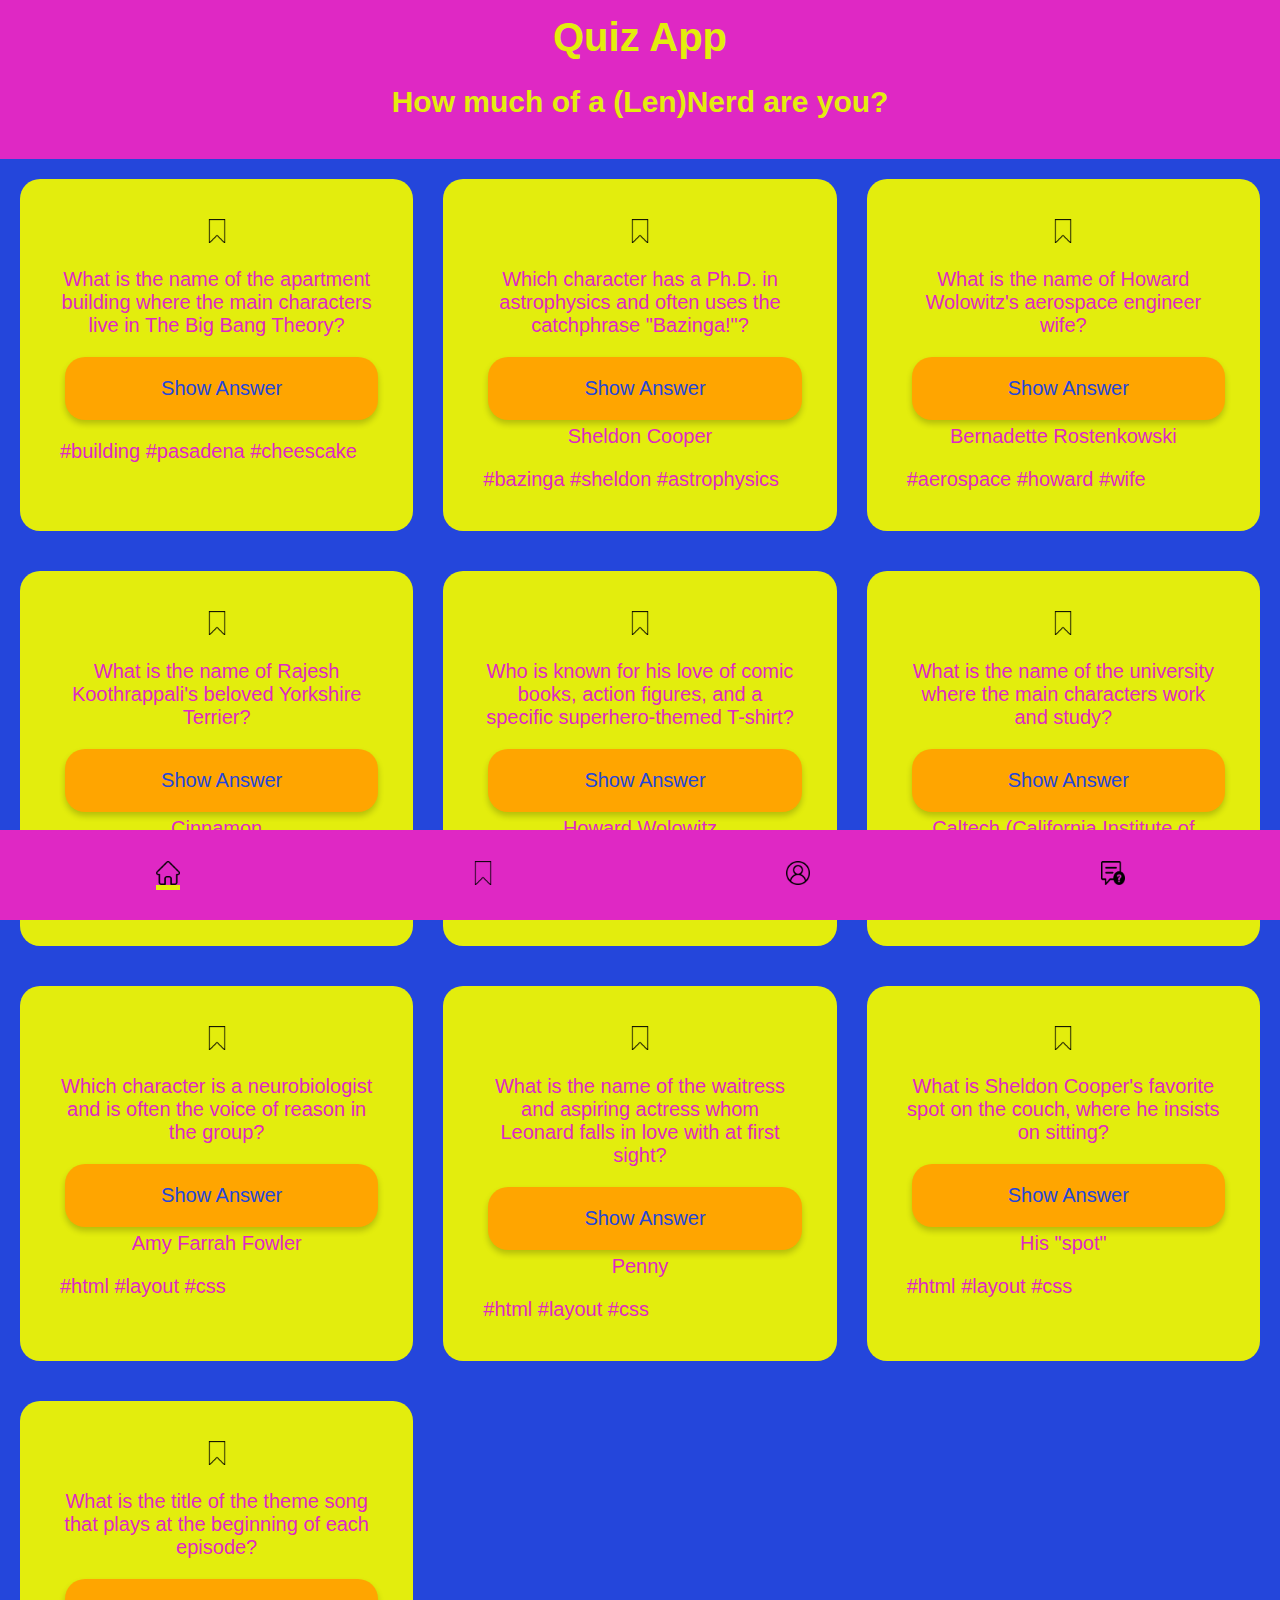
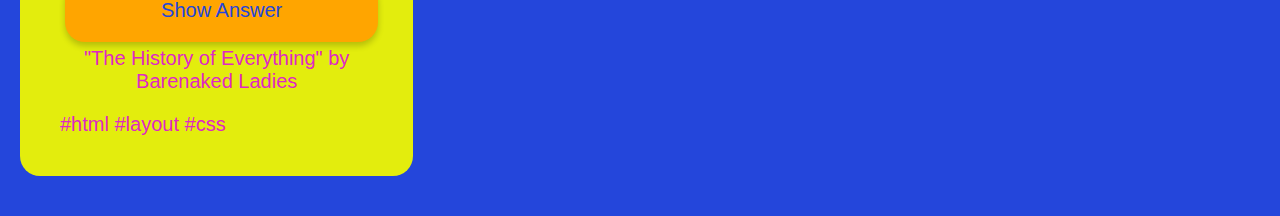
==== commit ff7bef1b: "added animations to navbar" ====
--- a/index.html
+++ b/index.html
@@ -41,6 +41,7 @@
       <div class="question-card">
         <div class="bookmark">
           <img
+            class="bookmark-icon"
             src="./resources/bookmark_transparent.png"
             alt="bookmarks"
             width="24"
@@ -63,6 +64,7 @@
       <div class="question-card">
         <div class="bookmark">
           <img
+            class="bookmark-icon"
             src="./resources/bookmark_transparent.png"
             alt="bookmarks"
             width="24"
@@ -82,6 +84,7 @@
       <div class="question-card">
         <div class="bookmark">
           <img
+            class="bookmark-icon"
             src="./resources/bookmark_transparent.png"
             alt="bookmarks"
             width="24"
@@ -103,6 +106,7 @@
       <div class="question-card">
         <div class="bookmark">
           <img
+            class="bookmark-icon"
             src="./resources/bookmark_transparent.png"
             alt="bookmarks"
             width="24"
@@ -125,6 +129,7 @@
       <div class="question-card">
         <div class="bookmark">
           <img
+            class="bookmark-icon"
             src="./resources/bookmark_transparent.png"
             alt="bookmarks"
             width="24"
@@ -147,6 +152,7 @@
       <div class="question-card">
         <div class="bookmark">
           <img
+            class="bookmark-icon"
             src="./resources/bookmark_transparent.png"
             alt="bookmarks"
             width="24"
@@ -169,6 +175,7 @@
       <div class="question-card">
         <div class="bookmark">
           <img
+            class="bookmark-icon"
             src="./resources/bookmark_transparent.png"
             alt="bookmarks"
             width="24"
@@ -191,6 +198,7 @@
       <div class="question-card">
         <div class="bookmark">
           <img
+            class="bookmark-icon"
             src="./resources/bookmark_transparent.png"
             alt="bookmarks"
             width="24"
@@ -213,6 +221,7 @@
       <div class="question-card">
         <div class="bookmark">
           <img
+            class="bookmark-icon"
             src="./resources/bookmark_transparent.png"
             alt="bookmarks"
             width="24"
--- a/styles.css
+++ b/styles.css
@@ -98,6 +98,7 @@
   justify-content: space-around; /* Spreads out the navigation items evenly */
   padding: 10px;
   background-color: #df28c4;
+  animation: slideIn 1s ease-out;
 }
 
 .footer-nav .nav-item {
@@ -106,19 +107,21 @@
   text-decoration: none; /* takes away the underlining of the links */
   margin: 10px; /* distance between links */
   font-size: 20px;
+  transition: color 0.4s ease-in, transform 0.4s ease;
 }
 
 .footer-nav .nav-item:hover {
   color: #e3ed0d; /* Changes color when hovering over link */
+  transform: scale(1.5);
 }
 
 .footer-nav .nav-item img {
   vertical-align: middle; /* Vertically aligns the image to the middle of the text */
-  margin-right: 8px; /* Adds a small margin to the right of the image */
-}
+}
+
 .footer-nav .nav-item.active {
   color: #e3ed0d;
-  border-bottom: 2px solid #e3ed0d; /* Adds a yellow border under the active item */
+  border-bottom: 5px solid #e3ed0d; /* Adds a yellow border under the active item */
 }
 
 .profile-container {
@@ -143,6 +146,18 @@
 
 .bookmark img.active {
   content: url("./resources/bookmark_filled.png"); /*activates pic */
+}
+
+.bookmark-icon {
+  cursor: pointer;
+  transition: filter 0.3s ease, transform 0.3s ease;
+}
+
+.bookmark-icon.active {
+  filter: grayscale(0); /* Entfernt den Graustufenfilter (falls vorhanden) */
+  transform: scale(
+    1.2
+  ); /* Vergrößert das Icon leicht, um den Effekt zu verstärken */
 }
 
 .card {
@@ -191,3 +206,94 @@
 button:active {
   transform: scale(0.95); /* Button shrinks when clicked */
 }
+
+/* The switch - the container */
+.switch {
+  position: relative;
+  display: inline-block;
+  width: 60px;
+  height: 34px;
+}
+
+/* Hide default HTML checkbox */
+.switch input {
+  opacity: 0;
+  width: 0;
+  height: 0;
+}
+
+/* The slider */
+.slider {
+  position: absolute;
+  cursor: pointer;
+  top: 0;
+  left: 0;
+  right: 0;
+  bottom: 0;
+  background-color: #ccc;
+  transition: 0.4s;
+  border-radius: 34px;
+}
+
+/* The round slider */
+.slider.round {
+  border-radius: 34px;
+}
+
+.slider:before {
+  position: absolute;
+  content: "";
+  height: 26px;
+  width: 26px;
+  left: 4px;
+  bottom: 4px;
+  background-color: white;
+  transition: 0.4s;
+  border-radius: 50%;
+}
+
+/* When checked, move the slider */
+input:checked + .slider {
+  background-color: #2196f3;
+}
+
+input:checked + .slider:before {
+  /* Move the round slider to the right when checked */
+  transform: translateX(26px);
+}
+
+/* Dark Mode Styles */
+body.dark-mode {
+  background-color: #121212;
+  color: #e0e0e0;
+}
+
+body.dark-mode header {
+  /* Dark background for the header in dark mode */
+  background-color: #333;
+  color: #ffffff;
+}
+
+body.dark-mode footer {
+  background-color: #333;
+  color: #ffffff;
+}
+
+body.dark-mode .slider {
+  background-color: #444;
+}
+
+/* When checked in dark mode, change slider background color */
+body.dark-mode input:checked + .slider {
+  background-color: #03345c;
+}
+
+#question-counter,
+#answer-counter {
+  color: black;
+  transition: color 0.3s ease;
+}
+
+.overlimit {
+  color: red;
+}
